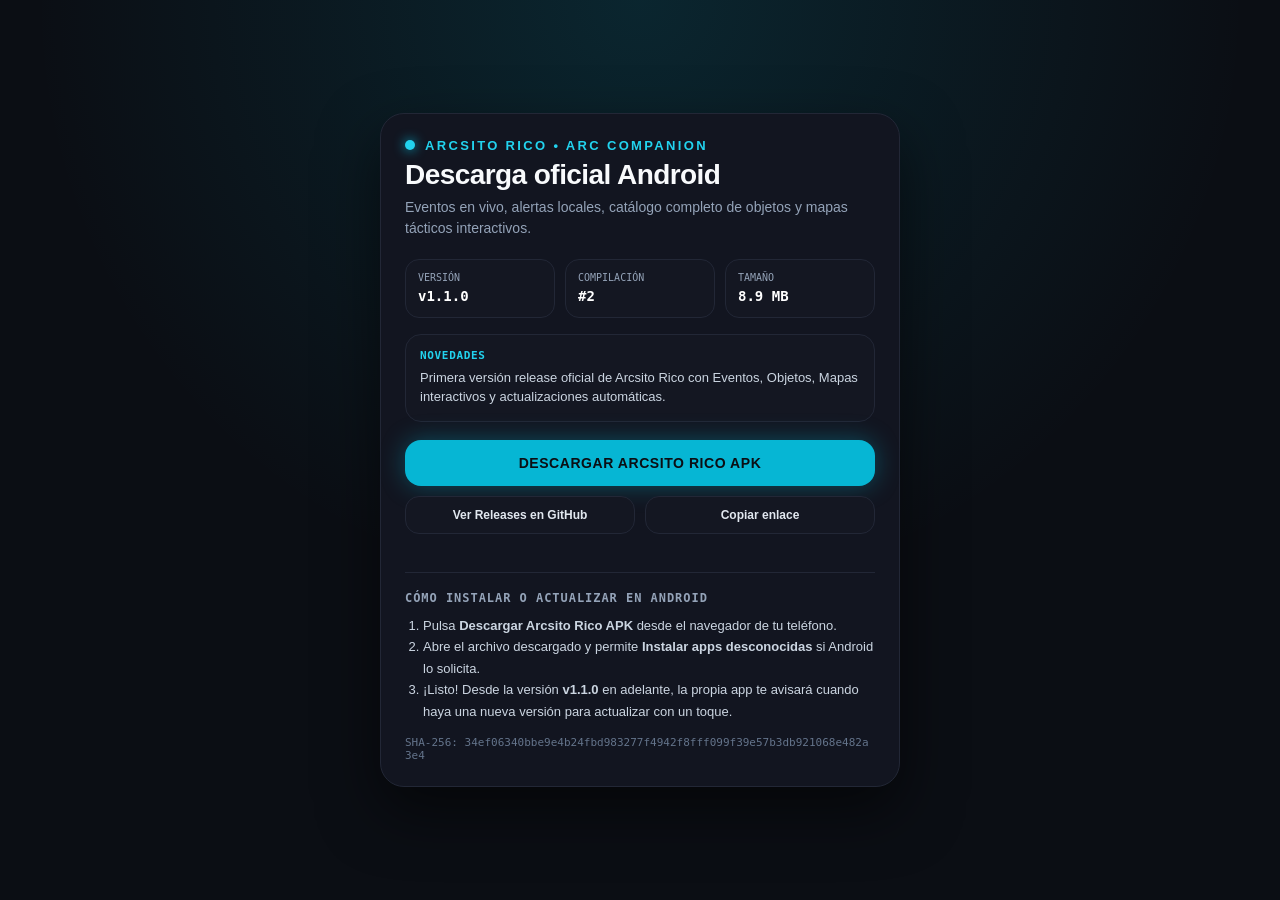
==== docs/index.html @ 36914c46 "chore: publish Arcsito Rico download portal v1.1.0" ====
<!DOCTYPE html>
<html lang="es">
  <head>
    <meta charset="UTF-8" />
    <meta name="viewport" content="width=device-width, initial-scale=1.0" />
    <title>Arcsito Rico • Descargar APK Oficial (ARC Companion)</title>
    <style>
      :root {
        --bg: #0b0e14;
        --surface: #121520;
        --card: #141722;
        --border: #222736;
        --cyan: #06b6d4;
        --cyan-light: #22d3ee;
        --text: #f8fafc;
        --muted: #94a3b8;
      }
      * {
        box-sizing: border-box;
      }
      body {
        margin: 0;
        min-height: 100vh;
        background: radial-gradient(circle at top center, rgba(6, 182, 212, 0.14), transparent 55%), var(--bg);
        color: var(--text);
        font-family: -apple-system, BlinkMacSystemFont, "Segoe UI", Roboto, Helvetica, Arial, sans-serif;
        display: flex;
        align-items: center;
        justify-content: center;
        padding: 24px 16px;
      }
      .shell {
        width: 100%;
        max-width: 520px;
        background: var(--surface);
        border: 1px solid var(--border);
        border-radius: 24px;
        padding: 24px;
        box-shadow: 0 24px 60px rgba(0, 0, 0, 0.55);
      }
      .brand {
        display: flex;
        align-items: center;
        gap: 10px;
        margin-bottom: 6px;
      }
      .dot {
        width: 10px;
        height: 10px;
        border-radius: 999px;
        background: var(--cyan-light);
        box-shadow: 0 0 12px var(--cyan);
      }
      .brand-name {
        font-size: 13px;
        font-weight: 900;
        letter-spacing: 0.18em;
        color: var(--cyan-light);
        text-transform: uppercase;
      }
      h1 {
        margin: 0;
        font-size: 28px;
        font-weight: 800;
        letter-spacing: -0.02em;
      }
      .subtitle {
        margin: 6px 0 20px;
        color: var(--muted);
        font-size: 14px;
        line-height: 1.5;
      }
      .meta-grid {
        display: grid;
        grid-template-columns: repeat(3, 1fr);
        gap: 10px;
        margin-bottom: 16px;
      }
      .meta-box {
        background: var(--card);
        border: 1px solid var(--border);
        border-radius: 14px;
        padding: 12px;
      }
      .meta-label {
        display: block;
        font-size: 10px;
        font-family: ui-monospace, SFMono-Regular, Menlo, monospace;
        text-transform: uppercase;
        color: var(--muted);
        margin-bottom: 4px;
      }
      .meta-val {
        font-size: 14px;
        font-weight: 700;
        font-family: ui-monospace, SFMono-Regular, Menlo, monospace;
        color: #fff;
      }
      .notes {
        background: var(--card);
        border: 1px solid var(--border);
        border-radius: 16px;
        padding: 14px;
        margin-bottom: 18px;
      }
      .notes-title {
        font-size: 11px;
        font-family: ui-monospace, SFMono-Regular, Menlo, monospace;
        font-weight: 800;
        color: var(--cyan-light);
        text-transform: uppercase;
        letter-spacing: 0.06em;
        margin-bottom: 6px;
      }
      .notes-body {
        margin: 0;
        font-size: 13px;
        color: #cbd5e1;
        white-space: pre-line;
        line-height: 1.5;
      }
      .btn-primary {
        display: flex;
        align-items: center;
        justify-content: center;
        width: 100%;
        padding: 15px 18px;
        border-radius: 16px;
        background: var(--cyan);
        color: #0b0e14;
        font-weight: 900;
        font-size: 14px;
        letter-spacing: 0.04em;
        text-transform: uppercase;
        text-decoration: none;
        border: none;
        cursor: pointer;
        box-shadow: 0 0 24px rgba(6, 182, 212, 0.35);
        transition: transform 0.12s ease, background 0.15s ease;
      }
      .btn-primary:hover {
        background: var(--cyan-light);
      }
      .btn-primary:active {
        transform: scale(0.98);
      }
      .actions-row {
        display: grid;
        grid-template-columns: 1fr 1fr;
        gap: 10px;
        margin-top: 10px;
      }
      .btn-secondary {
        display: flex;
        align-items: center;
        justify-content: center;
        padding: 11px 12px;
        border-radius: 14px;
        background: var(--card);
        border: 1px solid var(--border);
        color: #e2e8f0;
        font-size: 12px;
        font-weight: 600;
        text-decoration: none;
        cursor: pointer;
      }
      .btn-secondary:hover {
        border-color: rgba(6, 182, 212, 0.5);
        color: var(--cyan-light);
      }
      .steps {
        margin-top: 20px;
        padding-top: 18px;
        border-top: 1px solid var(--border);
      }
      .steps h2 {
        margin: 0 0 10px;
        font-size: 12px;
        font-family: ui-monospace, SFMono-Regular, Menlo, monospace;
        color: var(--muted);
        text-transform: uppercase;
        letter-spacing: 0.08em;
      }
      .steps ol {
        margin: 0;
        padding-left: 18px;
        color: #cbd5e1;
        font-size: 13px;
        line-height: 1.65;
      }
      .sha {
        margin-top: 14px;
        font-size: 11px;
        font-family: ui-monospace, SFMono-Regular, Menlo, monospace;
        color: #64748b;
        word-break: break-all;
      }
      .status-pill {
        display: inline-block;
        font-size: 11px;
        color: var(--cyan-light);
        margin-top: 8px;
      }
    </style>
  </head>
  <body>
    <main class="shell">
      <div class="brand">
        <span class="dot"></span>
        <span class="brand-name">ARCSITO RICO • ARC COMPANION</span>
      </div>
      <h1>Descarga oficial Android</h1>
      <p class="subtitle">
        Eventos en vivo, alertas locales, catálogo completo de objetos y mapas tácticos interactivos.
      </p>

      <div class="meta-grid">
        <div class="meta-box">
          <span class="meta-label">Versión</span>
          <span class="meta-val" id="verText">Cargando...</span>
        </div>
        <div class="meta-box">
          <span class="meta-label">Compilación</span>
          <span class="meta-val" id="buildText">-</span>
        </div>
        <div class="meta-box">
          <span class="meta-label">Tamaño</span>
          <span class="meta-val" id="sizeText">~10 MB</span>
        </div>
      </div>

      <div class="notes">
        <div class="notes-title">Novedades</div>
        <p class="notes-body" id="notesText">Consultando última compilación publicada...</p>
      </div>

      <a class="btn-primary" id="downloadBtn" href="#" rel="noopener noreferrer">
        Descargar Arcsito Rico APK
      </a>

      <div class="actions-row">
        <a class="btn-secondary" id="releasesBtn" href="#" target="_blank" rel="noopener noreferrer">
          Ver Releases en GitHub
        </a>
        <button class="btn-secondary" id="copyBtn" type="button">
          Copiar enlace
        </button>
      </div>
      <span class="status-pill" id="copyStatus"></span>

      <section class="steps">
        <h2>Cómo instalar o actualizar en Android</h2>
        <ol>
          <li>Pulsa <strong>Descargar Arcsito Rico APK</strong> desde el navegador de tu teléfono.</li>
          <li>Abre el archivo descargado y permite <strong>Instalar apps desconocidas</strong> si Android lo solicita.</li>
          <li>¡Listo! Desde la versión <strong>v1.1.0</strong> en adelante, la propia app te avisará cuando haya una nueva versión para actualizar con un toque.</li>
        </ol>
        <div class="sha" id="shaText"></div>
      </section>
    </main>

    <script>
      (function () {
        const verEl = document.getElementById('verText');
        const buildEl = document.getElementById('buildText');
        const sizeEl = document.getElementById('sizeText');
        const notesEl = document.getElementById('notesText');
        const downloadBtn = document.getElementById('downloadBtn');
        const releasesBtn = document.getElementById('releasesBtn');
        const shaEl = document.getElementById('shaText');
        const copyBtn = document.getElementById('copyBtn');
        const copyStatus = document.getElementById('copyStatus');

        function inferRepoFromPagesHost() {
          const host = window.location.hostname || '';
          const pathParts = window.location.pathname.split('/').filter(Boolean);
          if (host.endsWith('.github.io')) {
            const owner = host.replace('.github.io', '');
            const repo = pathParts[0] || owner + '.github.io';
            return { owner, repo };
          }
          return null;
        }

        function formatMb(bytes) {
          if (!bytes || bytes <= 0) return '~10 MB';
          return (bytes / (1024 * 1024)).toFixed(1) + ' MB';
        }

        async function loadMeta() {
          const inferred = inferRepoFromPagesHost();
          let manifest = null;

          try {
            const res = await fetch('./version.json?t=' + Date.now(), { cache: 'no-store' });
            if (res.ok) {
              manifest = await res.json();
            }
          } catch (_) {}

          const needsApiFallback =
            !manifest ||
            !manifest.apkUrl ||
            manifest.apkUrl.includes('TU_USUARIO_GITHUB');

          if (needsApiFallback && inferred) {
            try {
              const apiRes = await fetch(
                'https://api.github.com/repos/' + inferred.owner + '/' + inferred.repo + '/releases/latest'
              );
              if (apiRes.ok) {
                const rel = await apiRes.json();
                const apk = (rel.assets || []).find(function (a) {
                  return a.name && a.name.toLowerCase().endsWith('.apk');
                });
                manifest = {
                  versionName: (rel.tag_name || '').replace(/^v/i, '') || '1.1.0',
                  versionCode: manifest && manifest.versionCode ? manifest.versionCode : '-',
                  apkUrl: apk ? apk.browser_download_url : rel.html_url,
                  releasePageUrl: rel.html_url,
                  releaseNotes: rel.body || (manifest && manifest.releaseNotes) || 'Última versión oficial.',
                  sizeBytes: apk ? apk.size : 0
                };
              }
            } catch (_) {}
          }

          if (!manifest) {
            verEl.textContent = 'v1.1.0';
            notesEl.textContent = 'No se encontró una versión publicada todavía.';
            return;
          }

          verEl.textContent = 'v' + (manifest.versionName || '1.1.0');
          buildEl.textContent = manifest.versionCode ? '#' + manifest.versionCode : '-';
          sizeEl.textContent = formatMb(manifest.sizeBytes);
          notesEl.textContent = manifest.releaseNotes || 'Última compilación estable de Arcsito Rico.';
          downloadBtn.href = manifest.apkUrl || '#';
          releasesBtn.href =
            manifest.releasePageUrl ||
            (inferred
              ? 'https://github.com/' + inferred.owner + '/' + inferred.repo + '/releases'
              : '#');
          if (manifest.sha256) {
            shaEl.textContent = 'SHA-256: ' + manifest.sha256;
          }
        }

        copyBtn.addEventListener('click', async function () {
          try {
            await navigator.clipboard.writeText(window.location.href);
            copyStatus.textContent = 'Enlace copiado para compartir.';
          } catch (_) {
            copyStatus.textContent = window.location.href;
          }
        });

        loadMeta();
      })();
    </script>
  </body>
</html>
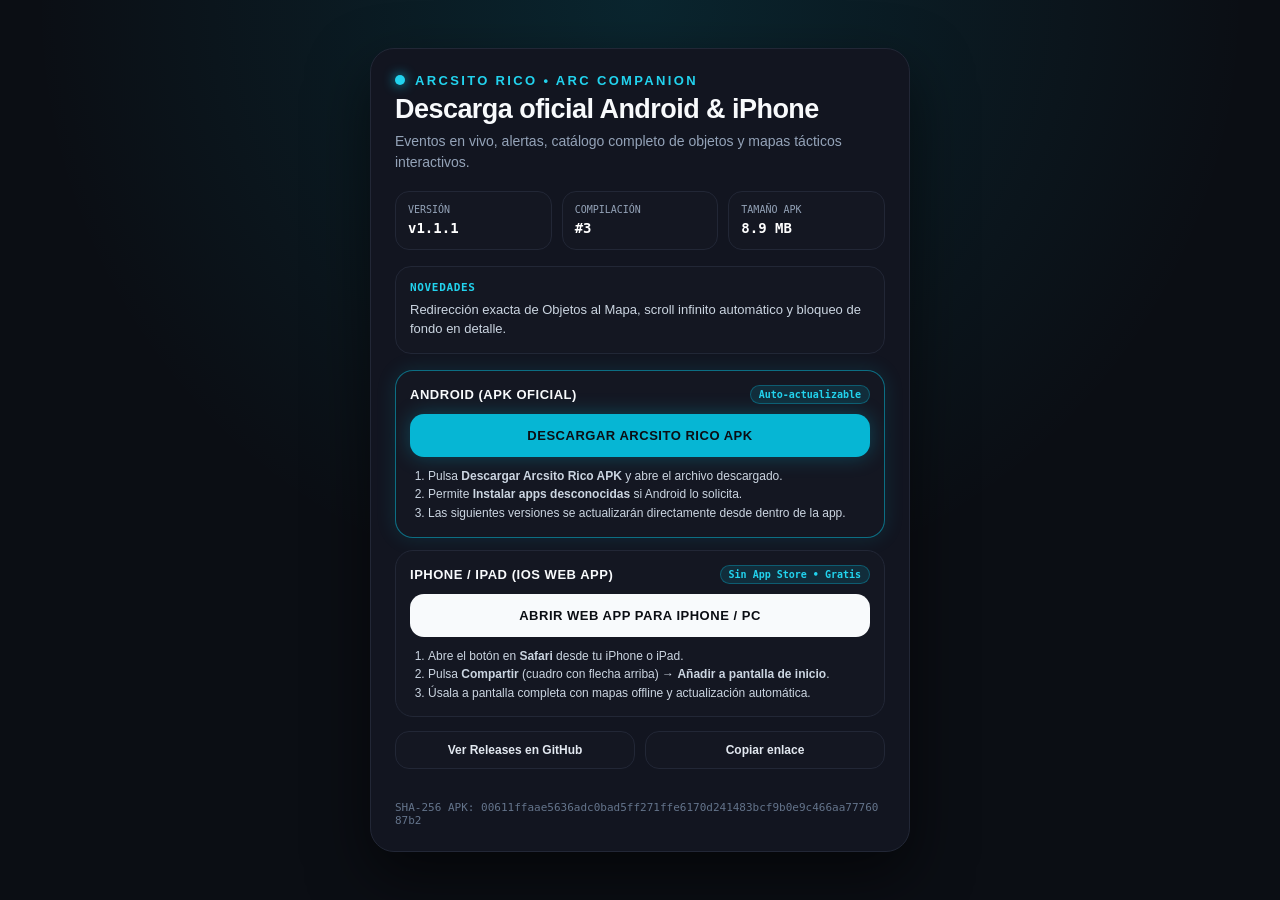
==== commit 32557d08: "chore: publish Arcsito Rico portal + iOS PWA v1.1.1" ====
--- a/docs/index.html
+++ b/docs/index.html
@@ -3,7 +3,7 @@
   <head>
     <meta charset="UTF-8" />
     <meta name="viewport" content="width=device-width, initial-scale=1.0" />
-    <title>Arcsito Rico • Descargar APK Oficial (ARC Companion)</title>
+    <title>Arcsito Rico • Android & iPhone (ARC Companion)</title>
     <style>
       :root {
         --bg: #0b0e14;
@@ -31,7 +31,7 @@
       }
       .shell {
         width: 100%;
-        max-width: 520px;
+        max-width: 540px;
         background: var(--surface);
         border: 1px solid var(--border);
         border-radius: 24px;
@@ -60,12 +60,12 @@
       }
       h1 {
         margin: 0;
-        font-size: 28px;
+        font-size: 27px;
         font-weight: 800;
         letter-spacing: -0.02em;
       }
       .subtitle {
-        margin: 6px 0 20px;
+        margin: 6px 0 18px;
         color: var(--muted);
         font-size: 14px;
         line-height: 1.5;
@@ -101,7 +101,7 @@
         border: 1px solid var(--border);
         border-radius: 16px;
         padding: 14px;
-        margin-bottom: 18px;
+        margin-bottom: 16px;
       }
       .notes-title {
         font-size: 11px;
@@ -119,36 +119,96 @@
         white-space: pre-line;
         line-height: 1.5;
       }
+      .platform-stack {
+        display: flex;
+        flex-direction: column;
+        gap: 12px;
+      }
+      .platform-card {
+        background: var(--card);
+        border: 1px solid var(--border);
+        border-radius: 18px;
+        padding: 14px;
+      }
+      .platform-card.featured {
+        border-color: rgba(6, 182, 212, 0.55);
+        box-shadow: 0 0 20px rgba(6, 182, 212, 0.14);
+      }
+      .platform-head {
+        display: flex;
+        align-items: center;
+        justify-content: space-between;
+        margin-bottom: 10px;
+      }
+      .platform-title {
+        font-size: 13px;
+        font-weight: 800;
+        letter-spacing: 0.04em;
+        text-transform: uppercase;
+      }
+      .badge {
+        font-size: 10px;
+        font-family: ui-monospace, SFMono-Regular, Menlo, monospace;
+        font-weight: 800;
+        padding: 3px 8px;
+        border-radius: 999px;
+        background: rgba(6, 182, 212, 0.14);
+        color: var(--cyan-light);
+        border: 1px solid rgba(6, 182, 212, 0.35);
+      }
       .btn-primary {
         display: flex;
         align-items: center;
         justify-content: center;
         width: 100%;
-        padding: 15px 18px;
-        border-radius: 16px;
+        padding: 14px 16px;
+        border-radius: 14px;
         background: var(--cyan);
         color: #0b0e14;
         font-weight: 900;
-        font-size: 14px;
+        font-size: 13px;
         letter-spacing: 0.04em;
         text-transform: uppercase;
         text-decoration: none;
         border: none;
         cursor: pointer;
-        box-shadow: 0 0 24px rgba(6, 182, 212, 0.35);
-        transition: transform 0.12s ease, background 0.15s ease;
+        box-shadow: 0 0 20px rgba(6, 182, 212, 0.3);
       }
       .btn-primary:hover {
         background: var(--cyan-light);
       }
-      .btn-primary:active {
-        transform: scale(0.98);
+      .btn-ios {
+        display: flex;
+        align-items: center;
+        justify-content: center;
+        width: 100%;
+        padding: 14px 16px;
+        border-radius: 14px;
+        background: #f8fafc;
+        color: #0b0e14;
+        font-weight: 900;
+        font-size: 13px;
+        letter-spacing: 0.04em;
+        text-transform: uppercase;
+        text-decoration: none;
+        border: none;
+        cursor: pointer;
+      }
+      .btn-ios:hover {
+        background: #ffffff;
+      }
+      .mini-steps {
+        margin: 10px 0 0;
+        padding-left: 18px;
+        color: #cbd5e1;
+        font-size: 12px;
+        line-height: 1.55;
       }
       .actions-row {
         display: grid;
         grid-template-columns: 1fr 1fr;
         gap: 10px;
-        margin-top: 10px;
+        margin-top: 14px;
       }
       .btn-secondary {
         display: flex;
@@ -168,26 +228,6 @@
         border-color: rgba(6, 182, 212, 0.5);
         color: var(--cyan-light);
       }
-      .steps {
-        margin-top: 20px;
-        padding-top: 18px;
-        border-top: 1px solid var(--border);
-      }
-      .steps h2 {
-        margin: 0 0 10px;
-        font-size: 12px;
-        font-family: ui-monospace, SFMono-Regular, Menlo, monospace;
-        color: var(--muted);
-        text-transform: uppercase;
-        letter-spacing: 0.08em;
-      }
-      .steps ol {
-        margin: 0;
-        padding-left: 18px;
-        color: #cbd5e1;
-        font-size: 13px;
-        line-height: 1.65;
-      }
       .sha {
         margin-top: 14px;
         font-size: 11px;
@@ -209,9 +249,9 @@
         <span class="dot"></span>
         <span class="brand-name">ARCSITO RICO • ARC COMPANION</span>
       </div>
-      <h1>Descarga oficial Android</h1>
+      <h1>Descarga oficial Android & iPhone</h1>
       <p class="subtitle">
-        Eventos en vivo, alertas locales, catálogo completo de objetos y mapas tácticos interactivos.
+        Eventos en vivo, alertas, catálogo completo de objetos y mapas tácticos interactivos.
       </p>
 
       <div class="meta-grid">
@@ -224,8 +264,8 @@
           <span class="meta-val" id="buildText">-</span>
         </div>
         <div class="meta-box">
-          <span class="meta-label">Tamaño</span>
-          <span class="meta-val" id="sizeText">~10 MB</span>
+          <span class="meta-label">Tamaño APK</span>
+          <span class="meta-val" id="sizeText">~9 MB</span>
         </div>
       </div>
 
@@ -234,9 +274,39 @@
         <p class="notes-body" id="notesText">Consultando última compilación publicada...</p>
       </div>
 
-      <a class="btn-primary" id="downloadBtn" href="#" rel="noopener noreferrer">
-        Descargar Arcsito Rico APK
-      </a>
+      <div class="platform-stack" id="platformStack">
+        <!-- Tarjeta Android -->
+        <section class="platform-card featured" id="androidCard">
+          <div class="platform-head">
+            <span class="platform-title">Android (APK Oficial)</span>
+            <span class="badge">Auto-actualizable</span>
+          </div>
+          <a class="btn-primary" id="downloadBtn" href="#" rel="noopener noreferrer">
+            Descargar Arcsito Rico APK
+          </a>
+          <ol class="mini-steps">
+            <li>Pulsa <strong>Descargar Arcsito Rico APK</strong> y abre el archivo descargado.</li>
+            <li>Permite <strong>Instalar apps desconocidas</strong> si Android lo solicita.</li>
+            <li>Las siguientes versiones se actualizarán directamente desde dentro de la app.</li>
+          </ol>
+        </section>
+
+        <!-- Tarjeta iPhone / iOS PWA -->
+        <section class="platform-card" id="iosCard">
+          <div class="platform-head">
+            <span class="platform-title">iPhone / iPad (iOS Web App)</span>
+            <span class="badge">Sin App Store • Gratis</span>
+          </div>
+          <a class="btn-ios" href="./app/">
+            Abrir Web App para iPhone / PC
+          </a>
+          <ol class="mini-steps">
+            <li>Abre el botón en <strong>Safari</strong> desde tu iPhone o iPad.</li>
+            <li>Pulsa <strong>Compartir</strong> (cuadro con flecha arriba) → <strong>Añadir a pantalla de inicio</strong>.</li>
+            <li>Úsala a pantalla completa con mapas offline y actualización automática.</li>
+          </ol>
+        </section>
+      </div>
 
       <div class="actions-row">
         <a class="btn-secondary" id="releasesBtn" href="#" target="_blank" rel="noopener noreferrer">
@@ -247,16 +317,7 @@
         </button>
       </div>
       <span class="status-pill" id="copyStatus"></span>
-
-      <section class="steps">
-        <h2>Cómo instalar o actualizar en Android</h2>
-        <ol>
-          <li>Pulsa <strong>Descargar Arcsito Rico APK</strong> desde el navegador de tu teléfono.</li>
-          <li>Abre el archivo descargado y permite <strong>Instalar apps desconocidas</strong> si Android lo solicita.</li>
-          <li>¡Listo! Desde la versión <strong>v1.1.0</strong> en adelante, la propia app te avisará cuando haya una nueva versión para actualizar con un toque.</li>
-        </ol>
-        <div class="sha" id="shaText"></div>
-      </section>
+      <div class="sha" id="shaText"></div>
     </main>
 
     <script>
@@ -270,6 +331,18 @@
         const shaEl = document.getElementById('shaText');
         const copyBtn = document.getElementById('copyBtn');
         const copyStatus = document.getElementById('copyStatus');
+        const stackEl = document.getElementById('platformStack');
+        const androidCard = document.getElementById('androidCard');
+        const iosCard = document.getElementById('iosCard');
+
+        // Si entra desde iPhone/iPad, mostrar primero la tarjeta iOS
+        const ua = navigator.userAgent || '';
+        const isIos = /iPad|iPhone|iPod/i.test(ua) || (navigator.platform === 'MacIntel' && navigator.maxTouchPoints > 1);
+        if (isIos && stackEl && iosCard && androidCard) {
+          iosCard.classList.add('featured');
+          androidCard.classList.remove('featured');
+          stackEl.insertBefore(iosCard, androidCard);
+        }
 
         function inferRepoFromPagesHost() {
           const host = window.location.hostname || '';
@@ -283,7 +356,7 @@
         }
 
         function formatMb(bytes) {
-          if (!bytes || bytes <= 0) return '~10 MB';
+          if (!bytes || bytes <= 0) return '~9 MB';
           return (bytes / (1024 * 1024)).toFixed(1) + ' MB';
         }
 
@@ -314,7 +387,7 @@
                   return a.name && a.name.toLowerCase().endsWith('.apk');
                 });
                 manifest = {
-                  versionName: (rel.tag_name || '').replace(/^v/i, '') || '1.1.0',
+                  versionName: (rel.tag_name || '').replace(/^v/i, '') || '1.1.1',
                   versionCode: manifest && manifest.versionCode ? manifest.versionCode : '-',
                   apkUrl: apk ? apk.browser_download_url : rel.html_url,
                   releasePageUrl: rel.html_url,
@@ -326,12 +399,12 @@
           }
 
           if (!manifest) {
-            verEl.textContent = 'v1.1.0';
+            verEl.textContent = 'v1.1.1';
             notesEl.textContent = 'No se encontró una versión publicada todavía.';
             return;
           }
 
-          verEl.textContent = 'v' + (manifest.versionName || '1.1.0');
+          verEl.textContent = 'v' + (manifest.versionName || '1.1.1');
           buildEl.textContent = manifest.versionCode ? '#' + manifest.versionCode : '-';
           sizeEl.textContent = formatMb(manifest.sizeBytes);
           notesEl.textContent = manifest.releaseNotes || 'Última compilación estable de Arcsito Rico.';
@@ -342,7 +415,7 @@
               ? 'https://github.com/' + inferred.owner + '/' + inferred.repo + '/releases'
               : '#');
           if (manifest.sha256) {
-            shaEl.textContent = 'SHA-256: ' + manifest.sha256;
+            shaEl.textContent = 'SHA-256 APK: ' + manifest.sha256;
           }
         }
 
@@ -360,4 +433,3 @@
     </script>
   </body>
 </html>
-
